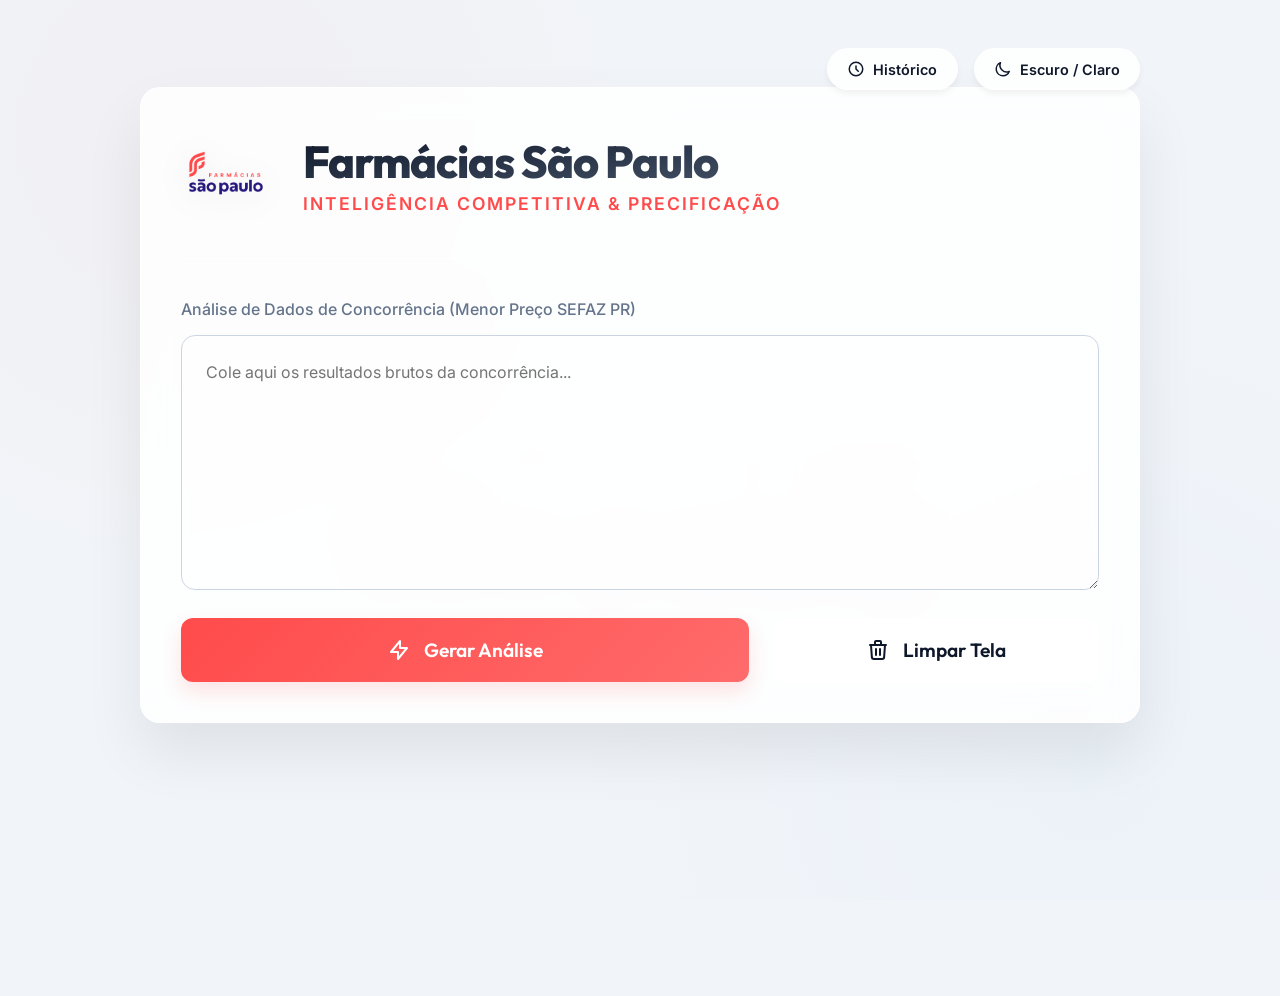
==== index.html @ 02d4a24a "Rename analise_precos.html to index.html Alterado o nome par utilizar o GitHub Pages e publicar o pr" ====
<!DOCTYPE html>
<html lang="pt-BR">
<head>
    <meta charset="UTF-8">
    <meta name="viewport" content="width=device-width, initial-scale=1.0">
    <title>Analítica - Farmácias São Paulo</title>
    <!-- Fontes Premium: Outfit (Títulos numéricos) e Inter (Texto fluido) -->
    <link href="https://fonts.googleapis.com/css2?family=Outfit:wght@400;600;800&family=Inter:wght@400;500;600&display=swap" rel="stylesheet">
    
    <link rel="stylesheet" href="style.css">
</head>
<body>

    <img src="logo.png" class="watermark no-print" alt="" onerror="this.style.display='none'">

    <div class="container">
        <!-- Controles Globais -->
        <div class="top-controls no-print">
            <button class="btn-theme" onclick="fecharHistorico()" id="btnHome" style="display:none; color: var(--accent); border-color: var(--accent);">
                <svg width="18" height="18" fill="none" stroke="currentColor" viewBox="0 0 24 24"><path stroke-linecap="round" stroke-linejoin="round" stroke-width="2" d="M3 12l2-2m0 0l7-7 7 7M5 10v10a1 1 0 001 1h3m10-11l2 2m-2-2v10a1 1 0 01-1 1h-3m-6 0a1 1 0 001-1v-4a1 1 0 011-1h2a1 1 0 011 1v4a1 1 0 001 1m-6 0h6"></path></svg>
                Home / Voltar
            </button>
            <button class="btn-theme" onclick="abrirHistorico()" id="btnHist">
                <svg width="18" height="18" fill="none" stroke="currentColor" viewBox="0 0 24 24"><path stroke-linecap="round" stroke-linejoin="round" stroke-width="2" d="M12 8v4l3 3m6-3a9 9 0 11-18 0 9 9 0 0118 0z"></path></svg>
                Histórico
            </button>
            <button class="btn-theme" id="themeBtn" onclick="toggleTheme()">
                <svg width="18" height="18" fill="none" stroke="currentColor" viewBox="0 0 24 24"><path stroke-linecap="round" stroke-linejoin="round" stroke-width="2" d="M20.354 15.354A9 9 0 018.646 3.646 9.003 9.003 0 0012 21a9.003 9.003 0 008.354-5.646z"></path></svg>
                Escuro / Claro
            </button>
        </div>

        <!-- VIEW PRINCIPAL DE ANÁLISE -->
        <div id="mainHome">
            <div class="glass-panel no-print" style="margin-top: 1rem;">
                <div class="header">
                    <img src="logo.png" alt="Logo" class="logo-img" onerror="this.outerHTML='<h1 style=&quot;color:var(--accent); font-size:3rem; margin:0;&quot;>SP</h1>'">
                    <div class="header-titles">
                        <h1>Farmácias São Paulo</h1>
                        <p>Inteligência Competitiva & Precificação</p>
                    </div>
                </div>

                <label for="dados">Análise de Dados de Concorrência (Menor Preço SEFAZ PR)</label>
                <textarea id="dados" rows="8" placeholder="Cole aqui os resultados brutos da concorrência..."></textarea>

                <div class="actions">
                    <button class="action-btn" onclick="analisar()" style="flex: 2;">
                        <svg width="24" height="24" fill="none" stroke="currentColor" viewBox="0 0 24 24"><path stroke-linecap="round" stroke-linejoin="round" stroke-width="2" d="M13 10V3L4 14h7v7l9-11h-7z"></path></svg>
                        Gerar Análise
                    </button>
                    <button class="action-btn secondary" onclick="limparAnalise()" style="flex: 1;">
                        <svg width="24" height="24" fill="none" stroke="currentColor" viewBox="0 0 24 24"><path stroke-linecap="round" stroke-linejoin="round" stroke-width="2" d="M19 7l-.867 12.142A2 2 0 0116.138 21H7.862a2 2 0 01-1.995-1.858L5 7m5 4v6m4-6v6m1-10V4a1 1 0 00-1-1h-4a1 1 0 00-1 1v3M4 7h16"></path></svg>
                        Limpar Tela
                    </button>
                    <button class="action-btn secondary" onclick="exportarPDF()" id="btnPdf" style="display:none; flex: 1;">
                        <svg width="24" height="24" fill="none" stroke="currentColor" viewBox="0 0 24 24"><path stroke-linecap="round" stroke-linejoin="round" stroke-width="2" d="M17 17h2a2 2 0 002-2v-4a2 2 0 00-2-2H5a2 2 0 00-2 2v4a2 2 0 002 2h2m2 4h6a2 2 0 002-2v-4a2 2 0 00-2-2H9a2 2 0 00-2 2v4a2 2 0 002 2zm8-12V5a2 2 0 00-2-2H9a2 2 0 00-2 2v4h10z"></path></svg>
                        Exportar PDF
                    </button>
                </div>
            </div>

            <div id="results" class="results glass-panel">
                <div class="section-title">
                    TOP 3 Concorrentes
                    <span id="currentEanTag" class="history-ean-tag" style="margin-left: 1rem; display:none;"></span>
                </div>
                
                <div class="ranking-grid" id="topCards">
                    <!-- Cards renderizados via JS -->
                </div>

                <div class="suggestion-card">
                    <div class="suggestion-info">
                        <h2>Alvo Psicológico</h2>
                        <p>Precificação projetada para assumir a liderança em relação ao 1º lugar, arredondando sempre para terminações atrativas ao consumidor (.X9).</p>
                    </div>
                    <div class="suggestion-price" id="suggestedPrice">
                        R$ 0,00
                    </div>
                </div>

                <div class="footer-stats">
                    <div class="stat-box">
                        <h4>Desempenho da Nossa Rede</h4>
                        <p id="myPharmacyStats">Dados de "Farmácias São Paulo" não encontrados no escopo inserido acima.</p>
                    </div>
                    <div class="stat-box">
                        <h4>Filtro de Anomalias</h4>
                        <ul id="ignoredMsg" style="margin:0;">
                            <li>Todos os preços são validados estatisticamente. Extremos discrepantes com baixíssima frequência são ocultados.</li>
                        </ul>
                    </div>
                </div>

                <div style="margin-top: 3rem; text-align: center; color: var(--text-muted); font-size: 0.85rem; display: none;" class="print-only">
                    Exportado a partir do painel de Inteligência de Algoritmo de Preços • Farmácias São Paulo
                </div>
            </div>
        </div>

        <!-- VIEW DO HISTÓRICO -->
        <div id="historyView" class="glass-panel no-print" style="display:none; margin-top: 1rem;">
            <div class="header" style="border-bottom:none; padding-bottom:0; margin-bottom: 2rem; display:flex; justify-content:space-between; align-items:center; flex-wrap:wrap; gap: 1rem;">
                <div class="header-titles">
                    <h1 style="font-size: 2.2rem;">Histórico de Consultas</h1>
                </div>
                <div style="flex:1; max-width:400px; display:flex; justify-content:flex-end;">
                    <input type="text" id="historySearch" onkeyup="renderHistorico()" class="search-bar" placeholder="🔍 Buscar por EAN ou Nome...">
                </div>
            </div>
            
            <div class="history-grid" id="historyGrid"></div>
            
            <div style="margin-top: 3rem; display: flex; justify-content: flex-end;">
                <button class="action-btn secondary" style="flex:none; color: var(--accent); border-color: var(--accent);" onclick="limparHistorico()">
                    <svg width="20" height="20" fill="none" stroke="currentColor" viewBox="0 0 24 24"><path stroke-linecap="round" stroke-linejoin="round" stroke-width="2" d="M19 7l-.867 12.142A2 2 0 0116.138 21H7.862a2 2 0 01-1.995-1.858L5 7m5 4v6m4-6v6m1-10V4a1 1 0 00-1-1h-4a1 1 0 00-1 1v3M4 7h16"></path></svg>
                    Limpar Histórico
                </button>
            </div>
        </div>
    </div>
    
    <script src="script.js"></script>
</body>
</html>
---- style.css ----
/* TEMA CLARO (LIGHT MODE) */
        :root {
            --bg-base: #f1f5f9;
            --glass-bg: rgba(255, 255, 255, 0.85);
            --glass-border: rgba(255, 255, 255, 0.6);
            --glass-highlight: rgba(255, 255, 255, 1);
            
            --text-main: #0f172a;
            --text-muted: #64748b;
            
            --textarea-bg: rgba(255, 255, 255, 0.5);
            --textarea-border: #cbd5e1;
            
            --ranking-bg-1: rgba(255, 255, 255, 0.8);
            --ranking-bg-2: rgba(255, 255, 255, 0.4);
            --ranking-hover-1: rgba(255, 255, 255, 1);
            --ranking-hover-2: rgba(255, 255, 255, 0.8);
            
            --stat-bg: rgba(255, 255, 255, 0.6);
            --badge-color: rgba(0, 0, 0, 0.04);
            --price-gradient: linear-gradient(to bottom right, #0f172a, #475569);
            
            --accent: #FF4B4B;
            --accent-glow: rgba(255, 75, 75, 0.15);
            --gradient-accent: linear-gradient(135deg, #FF4B4B 0%, #ff6b6b 100%);
        }

        /* TEMA ESCURO (DARK MODE - Azul Profundo) */
        body.dark-mode {
            --bg-base: #0B1325;
            --glass-bg: rgba(255, 255, 255, 0.02);
            --glass-border: rgba(255, 255, 255, 0.08);
            --glass-highlight: rgba(255, 255, 255, 0.12);
            
            --text-main: #F8FAFC;
            --text-muted: #94A3B8;
            
            --textarea-bg: rgba(0, 0, 0, 0.25);
            --textarea-border: rgba(255, 255, 255, 0.08);
            
            --ranking-bg-1: rgba(255, 255, 255, 0.04);
            --ranking-bg-2: rgba(255, 255, 255, 0.01);
            --ranking-hover-1: rgba(255, 255, 255, 0.06);
            --ranking-hover-2: rgba(255, 255, 255, 0.02);
            
            --stat-bg: rgba(0, 0, 0, 0.2);
            --badge-color: rgba(255, 255, 255, 0.03);
            --price-gradient: linear-gradient(to bottom right, #ffffff, #94a3b8);
            
            --accent-glow: rgba(255, 75, 75, 0.25);
        }

        body {
            font-family: 'Inter', sans-serif;
            background-color: var(--bg-base);
            color: var(--text-main);
            margin: 0;
            padding: 3rem 1.5rem;
            min-height: 100vh;
            display: flex;
            justify-content: center;
            transition: background-color 0.4s ease, color 0.4s ease;
            
            /* Iluminação de fundo */
            background-image: 
                radial-gradient(circle at 15% 15%, rgba(255, 75, 75, 0.03) 0%, transparent 40%),
                radial-gradient(circle at 85% 85%, rgba(100, 150, 255, 0.03) 0%, transparent 40%);
            background-attachment: fixed;
        }

        .container {
            width: 100%;
            max-width: 1000px;
            position: relative;
            z-index: 10;
        }

        /* Top Controls */
        .top-controls {
            display: flex;
            justify-content: flex-end;
            gap: 1rem;
            margin-bottom: -1.2rem;
            position: relative;
            z-index: 20;
        }

        .btn-theme {
            background: var(--glass-bg);
            border: 1px solid var(--glass-border);
            color: var(--text-main);
            padding: 0.7rem 1.2rem;
            border-radius: 30px;
            cursor: pointer;
            font-size: 0.9rem;
            font-weight: 600;
            display: flex;
            align-items: center;
            gap: 0.5rem;
            transition: all 0.3s ease;
            box-shadow: 0 4px 6px rgba(0,0,0,0.05);
            font-family: 'Inter', sans-serif;
        }

        .btn-theme:hover {
            border-color: var(--text-muted);
            transform: translateY(-1px);
        }

        .watermark {
            position: fixed;
            top: 50%;
            left: 50%;
            transform: translate(-50%, -50%);
            width: 700px;
            opacity: 0.02; 
            z-index: 0;
            pointer-events: none;
            filter: grayscale(100%) contrast(150%);
            transition: opacity 0.4s ease;
        }
        
        body:not(.dark-mode) .watermark {
            opacity: 0.04;
        }

        .glass-panel {
            background: var(--glass-bg);
            backdrop-filter: blur(20px);
            -webkit-backdrop-filter: blur(20px);
            border: 1px solid var(--glass-border);
            border-radius: 20px;
            padding: 2.5rem;
            box-shadow: 0 30px 60px rgba(0, 0, 0, 0.08), inset 0 1px 0 rgba(255, 255, 255, 0.1);
            margin-bottom: 2.5rem;
            transition: all 0.4s ease;
        }
        
        body.dark-mode .glass-panel {
            box-shadow: 0 30px 60px rgba(0, 0, 0, 0.4), inset 0 1px 0 rgba(255, 255, 255, 0.05);
        }

        h1, h2, h3, h4, .price {
            font-family: 'Outfit', sans-serif;
            margin: 0;
        }

        .header {
            display: flex;
            align-items: center;
            gap: 2rem;
            margin-bottom: 2.5rem;
            border-bottom: 1px solid var(--glass-border);
            padding-bottom: 2.5rem;
        }

        .logo-img {
            height: 90px;
            object-fit: contain;
            filter: drop-shadow(0 4px 15px rgba(0,0,0,0.1));
        }
        
        body.dark-mode .logo-img {
            filter: drop-shadow(0 4px 15px rgba(0,0,0,0.4));
        }

        .header-titles h1 {
            font-size: 2.8rem;
            font-weight: 800;
            letter-spacing: -1px;
            background: var(--price-gradient);
            -webkit-background-clip: text;
            -webkit-text-fill-color: transparent;
        }

        .header-titles p {
            color: var(--accent);
            font-weight: 600;
            margin: 0.2rem 0 0 0;
            font-size: 1.1rem;
            letter-spacing: 2px;
            text-transform: uppercase;
        }

        label {
            display: block;
            margin-bottom: 1rem;
            font-weight: 500;
            color: var(--text-muted);
            font-size: 1rem;
        }

        textarea {
            width: 100%;
            background: var(--textarea-bg);
            border: 1px solid var(--textarea-border);
            color: var(--text-main);
            padding: 1.5rem;
            border-radius: 14px;
            font-family: 'Inter', monospace;
            font-size: 1rem;
            line-height: 1.6;
            box-sizing: border-box;
            resize: vertical;
            transition: all 0.3s ease;
        }

        textarea:focus {
            outline: none;
            border-color: var(--accent);
            box-shadow: 0 0 0 4px var(--accent-glow);
        }

        .actions {
            display: flex;
            gap: 1.5rem;
            margin-top: 1.5rem;
        }

        button.action-btn {
            font-family: 'Outfit', sans-serif;
            background: var(--gradient-accent);
            color: #fff;
            border: none;
            padding: 1.2rem 2.5rem;
            font-size: 1.2rem;
            font-weight: 600;
            border-radius: 12px;
            cursor: pointer;
            transition: all 0.3s ease;
            display: flex;
            align-items: center;
            justify-content: center;
            gap: 0.8rem;
            flex: 1;
            box-shadow: 0 10px 20px var(--accent-glow);
        }

        button.action-btn:hover {
            transform: translateY(-2px);
            box-shadow: 0 15px 25px rgba(255, 75, 75, 0.4);
        }

        button.secondary {
            background: var(--glass-bg);
            border: 1px solid var(--glass-border);
            box-shadow: none;
            color: var(--text-main);
        }

        button.secondary:hover {
            background: var(--glass-highlight);
            border-color: var(--text-muted);
            box-shadow: 0 8px 16px rgba(0,0,0,0.1);
        }

        .results {
            display: none;
            animation: slideUp 0.6s cubic-bezier(0.16, 1, 0.3, 1) forwards;
        }

        @keyframes slideUp {
            from { opacity: 0; transform: translateY(40px); }
            to { opacity: 1; transform: translateY(0); }
        }

        .section-title {
            font-size: 1.5rem;
            color: var(--text-main);
            margin-bottom: 2rem;
            font-weight: 600;
            display: flex;
            align-items: center;
            gap: 1rem;
        }

        .section-title::before {
            content: '';
            display: block;
            width: 4px;
            height: 24px;
            background: var(--accent);
            border-radius: 4px;
            box-shadow: 0 0 10px var(--accent);
        }

        .ranking-grid {
            display: grid;
            grid-template-columns: repeat(auto-fit, minmax(280px, 1fr));
            gap: 1.5rem;
            margin-bottom: 3rem;
        }

        .rank-card {
            background: linear-gradient(180deg, var(--ranking-bg-1) 0%, var(--ranking-bg-2) 100%);
            border: 1px solid var(--glass-border);
            border-radius: 16px;
            padding: 2.5rem 2rem;
            position: relative;
            overflow: hidden;
            transition: all 0.3s ease;
        }
        
        .rank-card:hover {
            border-color: var(--glass-highlight);
            transform: translateY(-4px);
            background: linear-gradient(180deg, var(--ranking-hover-1) 0%, var(--ranking-hover-2) 100%);
            box-shadow: 0 15px 30px rgba(0,0,0,0.1);
        }
        
        body.dark-mode .rank-card:hover {
            box-shadow: 0 15px 30px rgba(0,0,0,0.3);
        }

        .rank-card.first {
            border-color: rgba(255, 75, 75, 0.4);
            background: linear-gradient(180deg, rgba(255,75,75,0.08) 0%, var(--ranking-bg-2) 100%);
            box-shadow: 0 10px 30px var(--accent-glow);
        }

        .rank-card .badge {
            position: absolute;
            top: -15px;
            right: -5px;
            font-size: 7rem;
            font-weight: 800;
            color: var(--badge-color);
            line-height: 1;
            font-family: 'Outfit', sans-serif;
            pointer-events: none;
        }
        
        .rank-card.first .badge {
            color: rgba(255, 75, 75, 0.05);
        }

        .rank-card .pharmacy-name {
            font-size: 1rem;
            color: var(--text-muted);
            font-weight: 600;
            text-transform: uppercase;
            letter-spacing: 2px;
            margin-bottom: 0.8rem;
        }

        .rank-card .price {
            font-size: 2.4rem;
            letter-spacing: -1px;
            font-weight: 800;
            background: var(--price-gradient);
            -webkit-background-clip: text;
            -webkit-text-fill-color: transparent;
            margin-bottom: 1.5rem;
            white-space: nowrap;
        }
        
        .rank-card.first .price {
            background: linear-gradient(to bottom right, var(--text-main), #FF4B4B);
            -webkit-background-clip: text;
            -webkit-text-fill-color: transparent;
        }
        
        body:not(.dark-mode) .rank-card.first .price {
            background: linear-gradient(to bottom right, #000, #FF4B4B);
            -webkit-background-clip: text;
            -webkit-text-fill-color: transparent;
        }

        .rank-card .frequency {
            display: inline-flex;
            align-items: center;
            background: rgba(150, 150, 150, 0.1);
            padding: 0.6rem 1.2rem;
            border-radius: 30px;
            font-size: 0.85rem;
            font-weight: 500;
            color: var(--text-main);
            border: 1px solid var(--glass-border);
        }

        .suggestion-card {
            background: linear-gradient(135deg, var(--glass-bg) 0%, rgba(255, 75, 75, 0.02) 100%);
            border: 1px solid var(--accent);
            border-radius: 16px;
            padding: 3rem;
            display: flex;
            justify-content: space-between;
            align-items: center;
            position: relative;
            overflow: hidden;
            box-shadow: 0 20px 40px rgba(0,0,0,0.05);
        }
        
        body.dark-mode .suggestion-card { box-shadow: 0 20px 40px rgba(0,0,0,0.2); }

        .suggestion-card::before {
            content: '';
            position: absolute;
            top: 0; left: 0; width: 100%; height: 100%;
            background: radial-gradient(circle at 100% 50%, var(--accent-glow), transparent 60%);
            pointer-events: none;
        }

        .suggestion-info h2 {
            font-size: 2rem;
            margin-bottom: 0.8rem;
            color: var(--text-main);
        }
        
        .suggestion-info p {
            color: var(--text-muted);
            margin: 0;
            font-size: 1.05rem;
            max-width: 450px;
            line-height: 1.6;
        }

        .suggestion-price {
            font-size: 4.5rem;
            font-weight: 800;
            color: var(--accent);
            text-shadow: 0 0 40px var(--accent-glow);
            text-align: right;
            z-index: 2;
        }

        .footer-stats {
            margin-top: 2rem;
            display: grid;
            grid-template-columns: 1fr 1fr;
            gap: 1.5rem;
        }

        .stat-box {
            background: var(--stat-bg);
            border: 1px solid var(--glass-border);
            padding: 2rem;
            border-radius: 16px;
        }

        .stat-box h4 {
            margin: 0 0 1rem 0;
            font-size: 1.1rem;
            color: var(--text-muted);
            letter-spacing: 1px;
            text-transform: uppercase;
        }
        
        .stat-box p, .stat-box ul {
            margin: 0;
            font-size: 1rem;
            line-height: 1.7;
            color: var(--text-main);
        }
        
        .stat-box ul {
            padding-left: 1.2rem;
            color: var(--text-muted);
        }

        /* --- STYLES DO HISTÓRICO --- */
        .history-grid {
            display: grid;
            grid-template-columns: repeat(auto-fit, minmax(320px, 1fr));
            gap: 1.5rem;
            margin-top: 1.5rem;
        }

        .history-card {
            background: var(--stat-bg);
            border: 1px solid var(--glass-border);
            border-radius: 12px;
            padding: 1.5rem;
            transition: all 0.3s ease;
            display: flex;
            flex-direction: column;
        }

        .history-card:hover {
            border-color: var(--accent);
            transform: translateY(-2px);
            box-shadow: 0 15px 30px rgba(0,0,0,0.1);
        }

        .history-date {
            font-size: 0.85rem;
            color: var(--text-muted);
            margin-bottom: 0.5rem;
            display: flex;
            justify-content: space-between;
        }
        
        .history-ean-tag {
            background: rgba(100,100,100,0.15);
            padding: 0.2rem 0.6rem;
            border-radius: 4px;
            font-weight: 600;
            color: var(--text-main);
            font-size: 0.8rem;
        }

        .history-title {
            font-size: 1.15rem;
            font-weight: 600;
            color: var(--text-main);
            margin-bottom: 1.5rem;
            line-height: 1.4;
        }

        .history-top3 {
            flex: 1;
            margin-bottom: 1rem;
            background: rgba(120, 120, 120, 0.05);
            padding: 1.2rem;
            border-radius: 8px;
            border: 1px solid var(--glass-border);
        }

        .history-row {
            display: flex;
            justify-content: space-between;
            margin-bottom: 0.6rem;
            font-size: 0.95rem;
            border-bottom: 1px dashed var(--glass-border);
            padding-bottom: 0.4rem;
        }
        
        .history-row:last-child { border: none; margin: 0; padding: 0; }
        .history-row-pharma { color: var(--text-muted); font-weight: 500; }
        .history-row-price { font-family: 'Outfit', sans-serif; font-weight: 700; color: var(--text-main); }

        .history-suggested {
            background: var(--glass-bg);
            border: 1px solid var(--accent);
            color: var(--accent);
            padding: 0.8rem;
            border-radius: 8px;
            text-align: center;
            font-family: 'Outfit', sans-serif;
            font-size: 1.2rem;
            font-weight: 800;
        }
        
        .search-bar {
            width: 100%;
            max-width: 400px;
            padding: 0.8rem 1.5rem;
            border-radius: 30px;
            border: 1px solid var(--glass-border);
            background: var(--textarea-bg);
            color: var(--text-main);
            font-family: 'Inter', sans-serif;
            font-size: 1rem;
            outline: none;
            transition: all 0.3s ease;
        }
        
        .search-bar:focus {
            border-color: var(--accent);
            box-shadow: 0 0 0 4px var(--accent-glow);
        }

        /* ESTILOS DE IMPRESSÃO (PDF) */
        @media print {
            @page { size: A4 portrait; margin: 1cm; }
            body { background: #ffffff !important; color: #000000 !important; background-image: none !important; padding: 0 !important; }
            .container { padding: 0 !important; width: 100% !important; max-width: 100% !important; }
            .glass-panel, .rank-card, .suggestion-card, .stat-box {
                background: #ffffff !important; border: 1px solid #cbd5e1 !important; box-shadow: none !important; color: #000000 !important; backdrop-filter: none !important; -webkit-backdrop-filter: none !important;
            }
            .header-titles h1, .rank-card .price, .rank-card.first .price {
                background: none !important; -webkit-text-fill-color: #000 !important; color: #000000 !important; text-shadow: none !important;
            }
            .header-titles p { color: var(--accent) !important; text-shadow: none !important; }
            
            .ranking-grid {
                display: flex !important;
                justify-content: space-between !important;
                gap: 1rem !important;
            }
            .rank-card {
                flex: 1 !important;
                padding: 1.5rem 0.5rem !important;
                min-width: 0 !important; /* Previne que o flexbox transborde */
                text-align: center !important;
            }
            .rank-card .price { font-size: 1.6rem !important; letter-spacing: -0.5px !important; }
            .rank-card .price span { font-size: 1rem !important; }
            .rank-card .pharmacy-name { font-size: 0.8rem !important; }
            .rank-card .badge { top: -5px !important; right: 5px !important; font-size: 4rem !important; }
            
            .suggestion-card {
                padding: 1.5rem !important;
                display: flex !important;
                flex-direction: row !important;
                align-items: center !important;
                justify-content: space-between !important;
                gap: 1rem !important;
            }
            .suggestion-card::before { display: none !important; }
            .suggestion-info { 
                display: block !important; 
                position: relative !important;
                z-index: 10 !important; 
                flex: 1 !important;
            }
            .suggestion-info h2 { font-size: 1.5rem !important; margin-bottom: 0.2rem !important; color: #000000 !important; }
            .suggestion-info p { font-size: 0.9rem !important; line-height: 1.3 !important; color: #333333 !important; max-width: 100% !important; }
            .suggestion-price { font-size: 2.2rem !important; color: var(--accent) !important; text-shadow: none !important; flex-shrink: 0 !important; }
            
            .footer-stats { display: flex !important; gap: 1rem !important; }
            .stat-box { flex: 1 !important; padding: 1.2rem !important; }

            .no-print { display: none !important; }
            .watermark { opacity: 0.04 !important; filter: grayscale(100%) !important; }
            .rank-card.first { border: 2px solid var(--accent) !important; }
            * { text-shadow: none !important; color: #000 }
        }
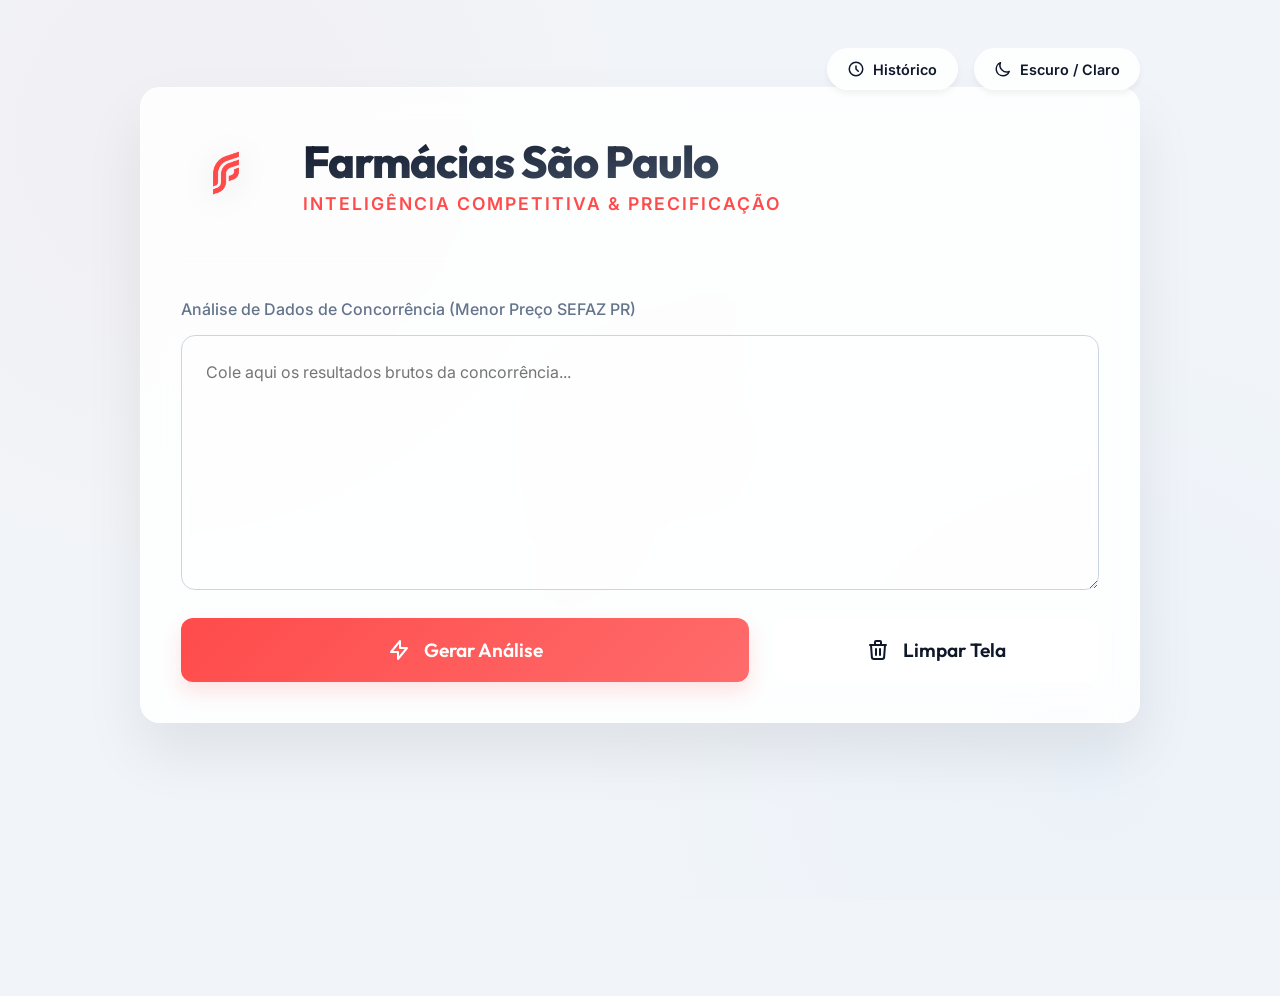
==== commit 918f0bac: "feat: substitui logo.png pela nova versao favicon.png na pagina" ====
--- a/index.html
+++ b/index.html
@@ -8,10 +8,11 @@
     <link href="https://fonts.googleapis.com/css2?family=Outfit:wght@400;600;800&family=Inter:wght@400;500;600&display=swap" rel="stylesheet">
     
     <link rel="stylesheet" href="style.css">
+    <link rel="icon" type="image/png" href="favicon.png">
 </head>
 <body>
 
-    <img src="logo.png" class="watermark no-print" alt="" onerror="this.style.display='none'">
+    <img src="favicon.png" class="watermark no-print" alt="" onerror="this.style.display='none'">
 
     <div class="container">
         <!-- Controles Globais -->
@@ -34,7 +35,7 @@
         <div id="mainHome">
             <div class="glass-panel no-print" style="margin-top: 1rem;">
                 <div class="header">
-                    <img src="logo.png" alt="Logo" class="logo-img" onerror="this.outerHTML='<h1 style=&quot;color:var(--accent); font-size:3rem; margin:0;&quot;>SP</h1>'">
+                    <img src="favicon.png" alt="Logo" class="logo-img" onerror="this.outerHTML='<h1 style=&quot;color:var(--accent); font-size:3rem; margin:0;&quot;>SP</h1>'">
                     <div class="header-titles">
                         <h1>Farmácias São Paulo</h1>
                         <p>Inteligência Competitiva & Precificação</p>
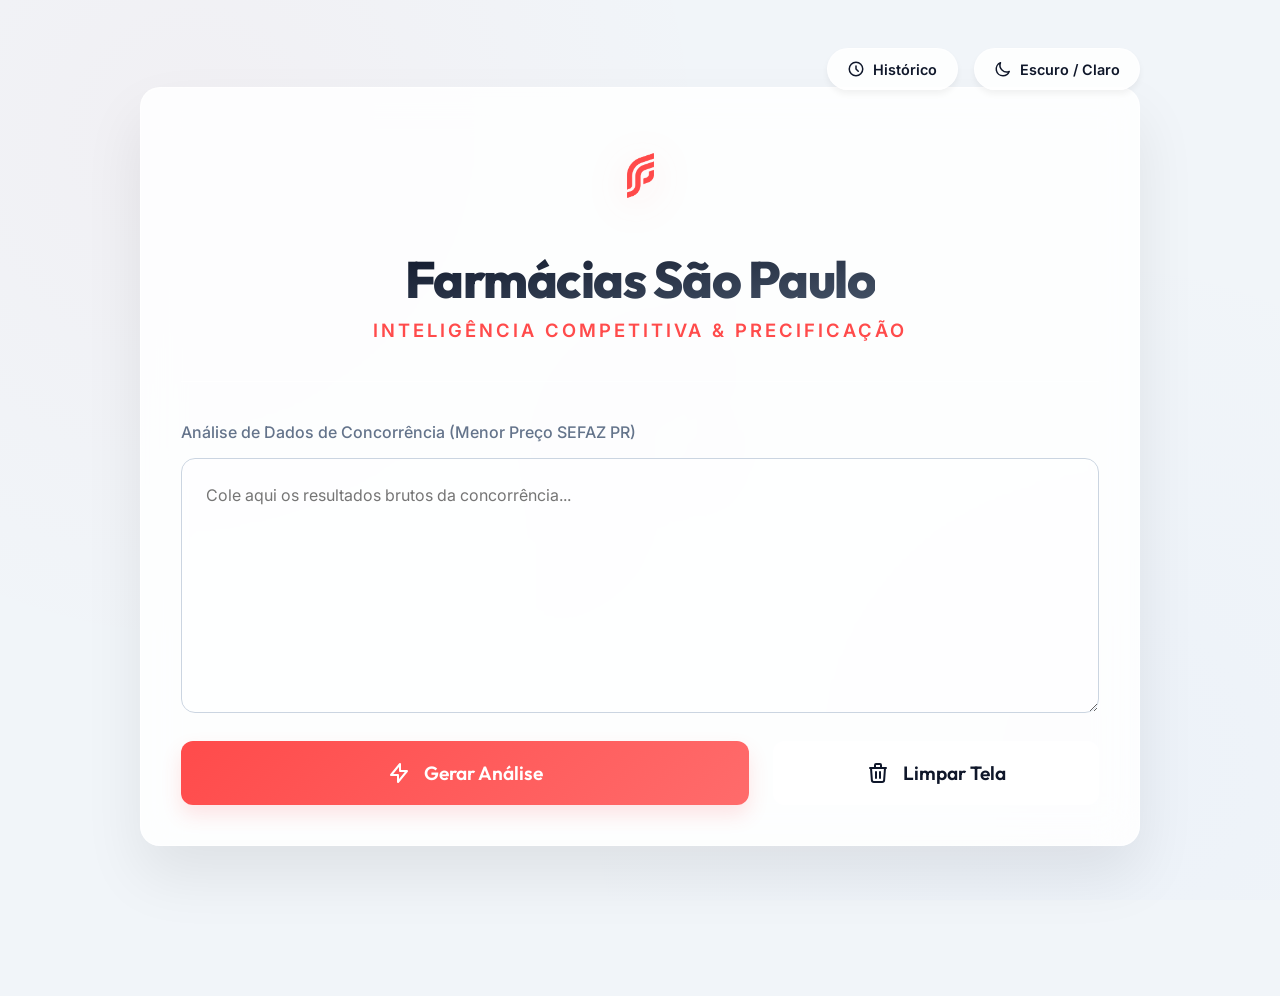
==== commit e77e932a: "feat(pricing): atualiza regra de preco psicologico para 0.49 e 0.99 baseados na centena original" ====
--- a/index.html
+++ b/index.html
@@ -74,7 +74,7 @@
                 <div class="suggestion-card">
                     <div class="suggestion-info">
                         <h2>Alvo Psicológico</h2>
-                        <p>Precificação projetada para assumir a liderança em relação ao 1º lugar, arredondando sempre para terminações atrativas ao consumidor (.X9).</p>
+                        <p>Precificação ajustada com base no 1º lugar: terminações até ,50 são alocadas em ,49; e acima de ,50 são alocadas em ,99 para melhor alinhamento mercadológico.</p>
                     </div>
                     <div class="suggestion-price" id="suggestedPrice">
                         R$ 0,00
--- a/style.css
+++ b/style.css
@@ -25,29 +25,29 @@
             --gradient-accent: linear-gradient(135deg, #FF4B4B 0%, #ff6b6b 100%);
         }
 
-        /* TEMA ESCURO (DARK MODE - Azul Profundo) */
+        /* TEMA ESCURO (DARK MODE - Padrão Windows 11) */
         body.dark-mode {
-            --bg-base: #0B1325;
-            --glass-bg: rgba(255, 255, 255, 0.02);
-            --glass-border: rgba(255, 255, 255, 0.08);
-            --glass-highlight: rgba(255, 255, 255, 0.12);
-            
-            --text-main: #F8FAFC;
-            --text-muted: #94A3B8;
-            
-            --textarea-bg: rgba(0, 0, 0, 0.25);
-            --textarea-border: rgba(255, 255, 255, 0.08);
-            
-            --ranking-bg-1: rgba(255, 255, 255, 0.04);
-            --ranking-bg-2: rgba(255, 255, 255, 0.01);
-            --ranking-hover-1: rgba(255, 255, 255, 0.06);
-            --ranking-hover-2: rgba(255, 255, 255, 0.02);
-            
-            --stat-bg: rgba(0, 0, 0, 0.2);
+            --bg-base: #202020;
+            --glass-bg: rgba(255, 255, 255, 0.03);
+            --glass-border: rgba(255, 255, 255, 0.08); /* Windows edge highlight */
+            --glass-highlight: rgba(255, 255, 255, 0.1);
+            
+            --text-main: #FFFFFF;
+            --text-muted: #A0A0A0; /* Secundário padrão Windows */
+            
+            --textarea-bg: rgba(0, 0, 0, 0.35);
+            --textarea-border: rgba(255, 255, 255, 0.15); /* Bordas de inputs do Windows */
+            
+            --ranking-bg-1: rgba(255, 255, 255, 0.06);
+            --ranking-bg-2: rgba(255, 255, 255, 0.02);
+            --ranking-hover-1: rgba(255, 255, 255, 0.09);
+            --ranking-hover-2: rgba(255, 255, 255, 0.04);
+            
+            --stat-bg: rgba(255, 255, 255, 0.02);
             --badge-color: rgba(255, 255, 255, 0.03);
-            --price-gradient: linear-gradient(to bottom right, #ffffff, #94a3b8);
-            
-            --accent-glow: rgba(255, 75, 75, 0.25);
+            --price-gradient: linear-gradient(to bottom right, #ffffff, #A0A0A0);
+            
+            --accent-glow: rgba(255, 75, 75, 0.2);
         }
 
         body {
@@ -147,38 +147,54 @@
 
         .header {
             display: flex;
+            flex-direction: column;
             align-items: center;
-            gap: 2rem;
+            justify-content: center;
+            text-align: center;
+            gap: 1.5rem;
             margin-bottom: 2.5rem;
             border-bottom: 1px solid var(--glass-border);
             padding-bottom: 2.5rem;
         }
 
         .logo-img {
-            height: 90px;
+            height: 95px;
+            width: auto;
             object-fit: contain;
-            filter: drop-shadow(0 4px 15px rgba(0,0,0,0.1));
+            filter: drop-shadow(0 8px 20px rgba(255, 75, 75, 0.15));
+            transition: transform 0.4s ease;
+        }
+        
+        .logo-img:hover {
+            transform: scale(1.05);
         }
         
         body.dark-mode .logo-img {
-            filter: drop-shadow(0 4px 15px rgba(0,0,0,0.4));
+            filter: drop-shadow(0 8px 20px rgba(255, 75, 75, 0.3));
+        }
+
+        .header-titles {
+            display: flex;
+            flex-direction: column;
+            align-items: center;
         }
 
         .header-titles h1 {
-            font-size: 2.8rem;
+            font-size: 3.2rem;
             font-weight: 800;
-            letter-spacing: -1px;
+            letter-spacing: -1.5px;
             background: var(--price-gradient);
             -webkit-background-clip: text;
             -webkit-text-fill-color: transparent;
+            margin: 0 0 0.5rem 0;
         }
 
         .header-titles p {
             color: var(--accent);
             font-weight: 600;
-            margin: 0.2rem 0 0 0;
-            font-size: 1.1rem;
-            letter-spacing: 2px;
+            margin: 0;
+            font-size: 1.15rem;
+            letter-spacing: 3px;
             text-transform: uppercase;
         }
 
